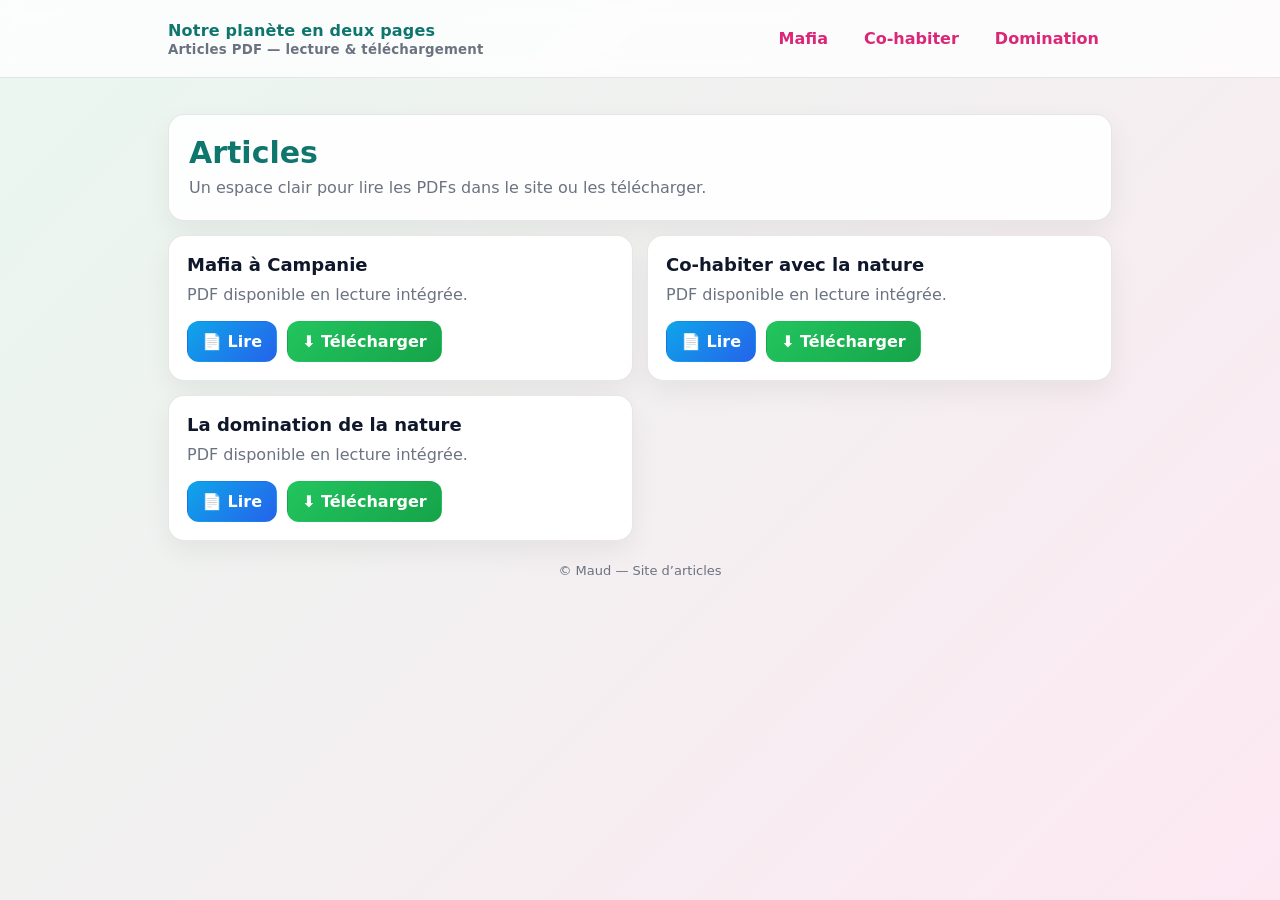
==== index.html @ 597edc44 "Add files via upload" ====
<!DOCTYPE html>
<html lang="fr">
<head>
  <meta charset="UTF-8" />
  <meta name="viewport" content="width=device-width, initial-scale=1.0" />
  <title>Notre planète en deux pages</title>
  <link rel="stylesheet" href="style.css" />
</head>
<body>

<header>
  <div class="container nav">
    <a class="brand" href="index.html">
      Notre planète en deux pages
      <small>Articles PDF — lecture & téléchargement</small>
    </a>

    <div class="navLinks">
      <a href="mafia-camp.html">Mafia</a>
      <a href="habiter-nature.html">Co-habiter</a>
      <a href="domination-nature.html">Domination</a>
    </div>
  </div>
</header>

<main class="container">
  <section class="hero">
    <h1>Articles</h1>
    <p>Un espace clair pour lire les PDFs dans le site ou les télécharger.</p>
  </section>

  <section class="grid">
    <article class="card">
      <h2>Mafia à Campanie</h2>
      <p class="desc">PDF disponible en lecture intégrée.</p>
      <div class="actions">
        <a class="btn read" href="mafia-camp.html">📄 Lire</a>
        <a class="btn download" href="mafia-camp.pdf" download>⬇ Télécharger</a>
      </div>
    </article>

    <article class="card">
      <h2>Co-habiter avec la nature</h2>
      <p class="desc">PDF disponible en lecture intégrée.</p>
      <div class="actions">
        <a class="btn read" href="habiter-nature.html">📄 Lire</a>
        <a class="btn download" href="habiter-nature.pdf" download>⬇ Télécharger</a>
      </div>
    </article>

    <article class="card">
      <h2>La domination de la nature</h2>
      <p class="desc">PDF disponible en lecture intégrée.</p>
      <div class="actions">
        <a class="btn read" href="domination-nature.html">📄 Lire</a>
        <a class="btn download" href="domination-nature.pdf" download>⬇ Télécharger</a>
      </div>
    </article>
  </section>

  <p class="footer">© Maud — Site d’articles</p>
</main>

</body>
</html>
---- style.css ----
/* ===== THEME PRO (vert pâle + rose pâle) ===== */
:root{
  --bg1: #e9f7ef;   /* vert pâle */
  --bg2: #fde8f2;   /* rose pâle */

  --card: #ffffff;
  --border: rgba(20, 20, 20, 0.10);
  --shadow: 0 10px 28px rgba(0,0,0,0.06);
  --radius: 16px;

  /* textes en couleur */
  --title: #0f766e;    /* teal */
  --text:  #1f2937;    /* gris foncé */
  --muted: #6b7280;    /* gris */
  --link:  #db2777;    /* rose */
  --accent:#16a34a;    /* vert */
  --btnText: #ffffff;
}

*{ box-sizing: border-box; }
html, body{ height:100%; }

body{
  margin: 0;
  font-family: ui-sans-serif, system-ui, -apple-system, "Segoe UI", Roboto, Arial, sans-serif;
  color: var(--text);
  background: linear-gradient(135deg, var(--bg1) 0%, var(--bg2) 100%);
}

.container{
  max-width: 980px;
  margin: 0 auto;
  padding: 18px;
}

/* ===== NAV ===== */
header{
  position: sticky;
  top: 0;
  z-index: 10;
  background: rgba(255,255,255,0.78);
  backdrop-filter: blur(10px);
  border-bottom: 1px solid var(--border);
}

.nav{
  display:flex;
  align-items:center;
  justify-content: space-between;
  gap: 12px;
}

.brand{
  text-decoration: none;
  font-weight: 800;
  color: var(--title);
  letter-spacing: .2px;
}
.brand small{
  display:block;
  font-weight: 600;
  color: var(--muted);
  margin-top: 2px;
}

.navLinks{
  display:flex;
  gap: 10px;
  flex-wrap: wrap;
}

.navLinks a{
  text-decoration:none;
  color: var(--link);
  font-weight: 700;
  padding: 10px 12px;
  border-radius: 12px;
  border: 1px solid transparent;
  transition: .15s ease;
}
.navLinks a:hover{
  border-color: rgba(219,39,119,0.25);
  background: rgba(219,39,119,0.08);
}

/* ===== HERO ===== */
.hero{
  margin-top: 18px;
  background: rgba(255,255,255,0.9);
  border: 1px solid var(--border);
  border-radius: var(--radius);
  padding: 20px;
  box-shadow: var(--shadow);
}

.hero h1{
  margin: 0 0 6px 0;
  font-size: 30px;
  color: var(--title);
}
.hero p{
  margin: 0;
  color: var(--muted);
  line-height: 1.5;
}

/* ===== GRID / CARDS ===== */
.grid{
  margin-top: 14px;
  display:grid;
  grid-template-columns: 1fr;
  gap: 14px;
}

.card{
  background: var(--card);
  border: 1px solid var(--border);
  border-radius: var(--radius);
  padding: 18px;
  box-shadow: var(--shadow);
}

.card h2{
  margin: 0 0 8px 0;
  font-size: 18px;
  color: #0f172a; /* bleu-noir */
}
.card .desc{
  margin: 0 0 14px 0;
  color: var(--muted);
  line-height: 1.5;
}

/* ===== BUTTONS ===== */
.actions{
  display:flex;
  gap: 10px;
  flex-wrap: wrap;
}

.btn{
  display:inline-flex;
  align-items:center;
  gap: 8px;
  padding: 10px 14px;
  border-radius: 12px;
  text-decoration:none;
  font-weight: 800;
  border: 1px solid transparent;
  transition: transform .06s ease, filter .15s ease;
}

.btn:active{ transform: translateY(1px); }

.btn.read{
  background: linear-gradient(135deg, #0ea5e9, #2563eb);
  color: var(--btnText);
}
.btn.download{
  background: linear-gradient(135deg, #22c55e, #16a34a);
  color: var(--btnText);
}
.btn:hover{ filter: brightness(0.97); }

/* ===== PDF VIEWER ===== */
.viewerWrap{
  margin-top: 14px;
  border-radius: var(--radius);
  overflow: hidden;
  border: 1px solid var(--border);
  box-shadow: var(--shadow);
  background: #fff;
}

.viewer{
  width: 100%;
  height: 78vh;
  border: 0;
  display:block;
}

.footer{
  margin: 22px 0 10px;
  text-align:center;
  color: var(--muted);
  font-size: 13px;
}

/* ===== RESPONSIVE ===== */
@media (min-width: 720px){
  .grid{ grid-template-columns: 1fr 1fr; }
}
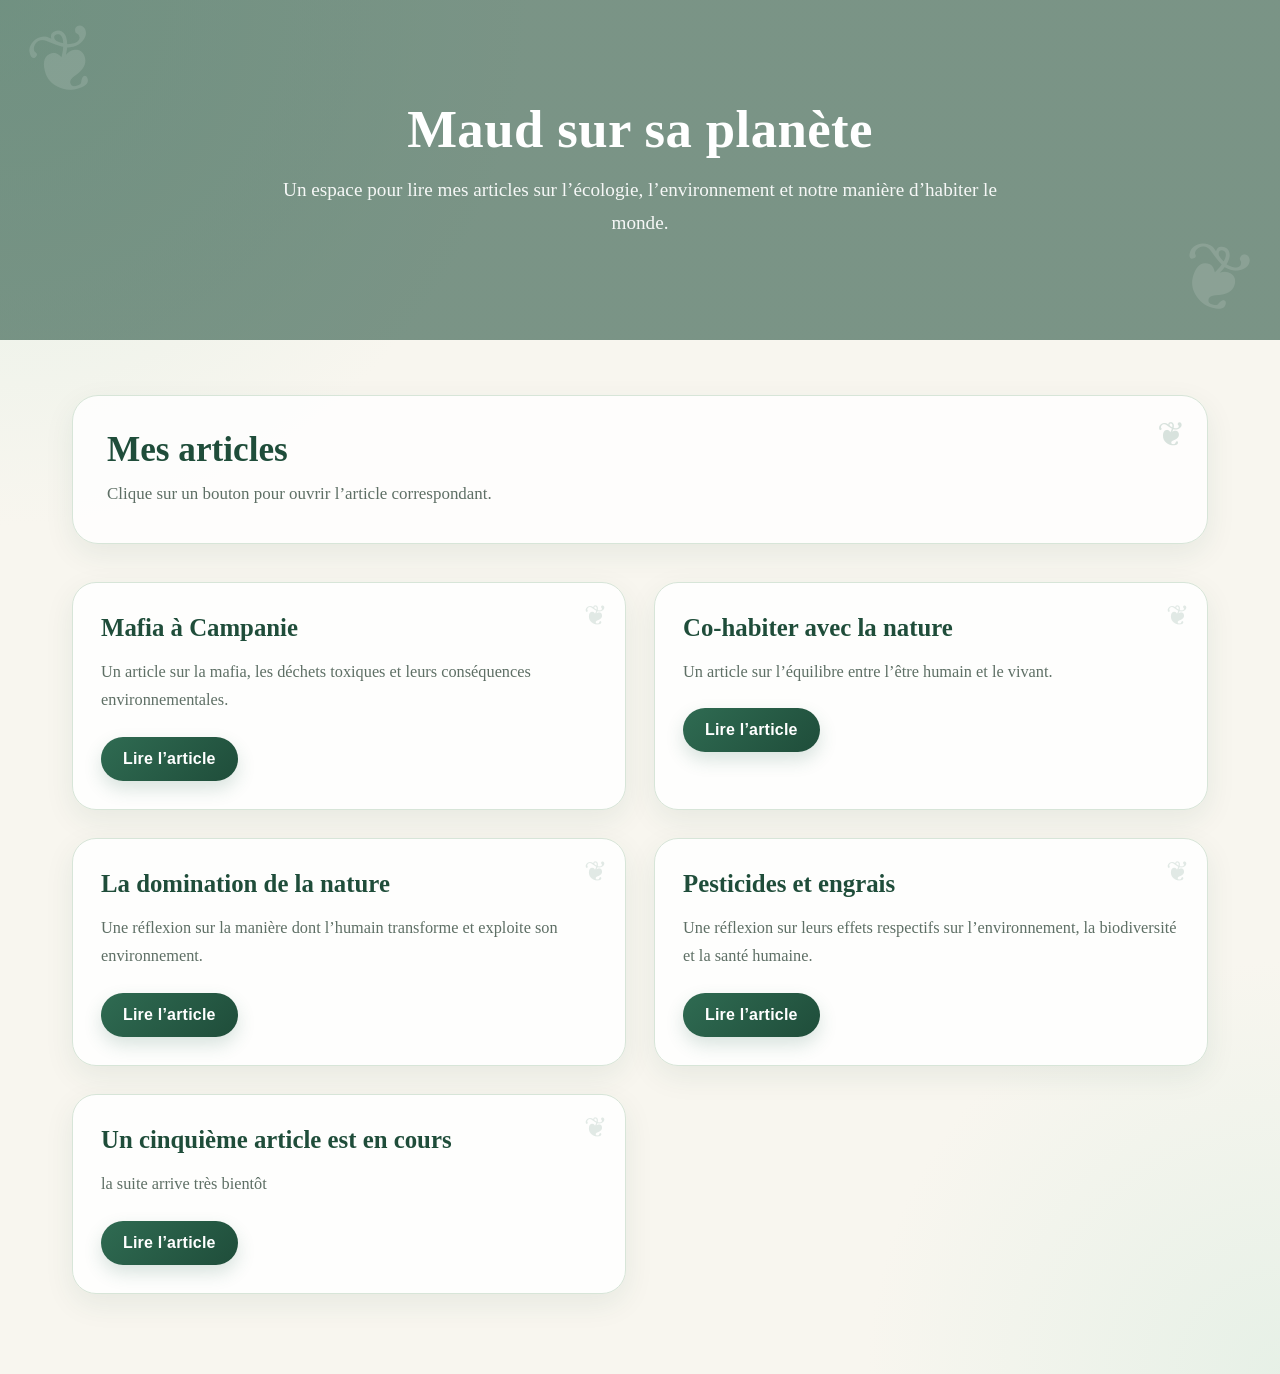
==== commit 3b5300a1: "Add files via upload" ====
--- a/index.html
+++ b/index.html
@@ -1,65 +1,74 @@
 <!DOCTYPE html>
 <html lang="fr">
 <head>
-  <meta charset="UTF-8" />
-  <meta name="viewport" content="width=device-width, initial-scale=1.0" />
-  <title>Notre planète en deux pages</title>
-  <link rel="stylesheet" href="style.css" />
+  <meta charset="UTF-8">
+  <meta name="viewport" content="width=device-width, initial-scale=1.0">
+  <title>Maud sur sa planète</title>
+  <link rel="stylesheet" href="style.css">
 </head>
 <body>
 
-<header>
-  <div class="container nav">
-    <a class="brand" href="index.html">
-      Notre planète en deux pages
-      <small>Articles PDF — lecture & téléchargement</small>
-    </a>
+  <header class="hero">
+    <div class="overlay">
+      <h1>Maud sur sa planète</h1>
+      <p>
+        Un espace pour lire mes articles sur l’écologie, l’environnement
+        et notre manière d’habiter le monde.
+      </p>
+    </div>
+  </header>
 
-    <div class="navLinks">
-      <a href="mafia-camp.html">Mafia</a>
-      <a href="habiter-nature.html">Co-habiter</a>
-      <a href="domination-nature.html">Domination</a>
-    </div>
+  <main class="home">
+    <section class="intro">
+      <h2>Mes articles</h2>
+      <p>
+        Clique sur un bouton pour ouvrir l’article correspondant.
+      </p>
+    </section>
+
+    <section class="articles-grid">
+
+  <div class="article-card">
+    <h3>Mafia à Campanie</h3>
+    <p>
+      Un article sur la mafia, les déchets toxiques et leurs conséquences environnementales.
+    </p>
+    <a href="articles/mafia-a-campanie.html" class="btn">Lire l’article</a>
   </div>
-</header>
 
-<main class="container">
-  <section class="hero">
-    <h1>Articles</h1>
-    <p>Un espace clair pour lire les PDFs dans le site ou les télécharger.</p>
-  </section>
+  <div class="article-card">
+    <h3>Co-habiter avec la nature</h3>
+    <p>
+      Un article sur l’équilibre entre l’être humain et le vivant.
+    </p>
+    <a href="articles/co-habiter-avec-la-nature.html" class="btn">Lire l’article</a>
+  </div>
 
-  <section class="grid">
-    <article class="card">
-      <h2>Mafia à Campanie</h2>
-      <p class="desc">PDF disponible en lecture intégrée.</p>
-      <div class="actions">
-        <a class="btn read" href="mafia-camp.html">📄 Lire</a>
-        <a class="btn download" href="mafia-camp.pdf" download>⬇ Télécharger</a>
-      </div>
-    </article>
+  <div class="article-card">
+    <h3>La domination de la nature</h3>
+    <p>
+      Une réflexion sur la manière dont l’humain transforme et exploite son environnement.
+    </p>
+    <a href="articles/la-domination-de-la-nature.html" class="btn">Lire l’article</a>
+  </div>
 
-    <article class="card">
-      <h2>Co-habiter avec la nature</h2>
-      <p class="desc">PDF disponible en lecture intégrée.</p>
-      <div class="actions">
-        <a class="btn read" href="habiter-nature.html">📄 Lire</a>
-        <a class="btn download" href="habiter-nature.pdf" download>⬇ Télécharger</a>
-      </div>
-    </article>
+  <div class="article-card">
+    <h3>Pesticides et engrais</h3>
+    <p>
+      Une réflexion sur leurs effets respectifs sur l’environnement, la biodiversité et la santé humaine.
+    </p>
+    <a href="articles/pesticide-et-engrais.html" class="btn">Lire l’article</a>
+  </div>
+  <div class="article-card">
+    <h3>Un cinquième article est en cours</h3>
+    <p>
+      la suite arrive très bientôt
+    </p>
+    <a href="articles/pesticide-et-engrais.html" class="btn">Lire l’article</a>
+  </div>
 
-    <article class="card">
-      <h2>La domination de la nature</h2>
-      <p class="desc">PDF disponible en lecture intégrée.</p>
-      <div class="actions">
-        <a class="btn read" href="domination-nature.html">📄 Lire</a>
-        <a class="btn download" href="domination-nature.pdf" download>⬇ Télécharger</a>
-      </div>
-    </article>
-  </section>
-
-  <p class="footer">© Maud — Site d’articles</p>
-</main>
+</section>
+  </main>
 
 </body>
 </html>
--- a/style.css
+++ b/style.css
@@ -1,192 +1,295 @@
-/* ===== THEME PRO (vert pâle + rose pâle) ===== */
-:root{
-  --bg1: #e9f7ef;   /* vert pâle */
-  --bg2: #fde8f2;   /* rose pâle */
-
-  --card: #ffffff;
-  --border: rgba(20, 20, 20, 0.10);
-  --shadow: 0 10px 28px rgba(0,0,0,0.06);
-  --radius: 16px;
-
-  /* textes en couleur */
-  --title: #0f766e;    /* teal */
-  --text:  #1f2937;    /* gris foncé */
-  --muted: #6b7280;    /* gris */
-  --link:  #db2777;    /* rose */
-  --accent:#16a34a;    /* vert */
-  --btnText: #ffffff;
-}
-
-*{ box-sizing: border-box; }
-html, body{ height:100%; }
-
-body{
+* {
+  box-sizing: border-box;
+}
+
+:root {
+  --vert-fonce: #1f4d3a;
+  --vert: #2f6b52;
+  --vert-sauge: #7fa88a;
+  --vert-clair: #dfeee3;
+  --creme: #f8f6ef;
+  --blanc: #ffffff;
+  --texte: #24352c;
+  --texte-doux: #5e6f65;
+  --bordure: #d7e5d8;
+  --ombre: 0 10px 30px rgba(31, 77, 58, 0.08);
+}
+
+html {
+  scroll-behavior: smooth;
+}
+
+body {
   margin: 0;
-  font-family: ui-sans-serif, system-ui, -apple-system, "Segoe UI", Roboto, Arial, sans-serif;
-  color: var(--text);
-  background: linear-gradient(135deg, var(--bg1) 0%, var(--bg2) 100%);
-}
-
-.container{
-  max-width: 980px;
+  font-family: "Georgia", "Times New Roman", serif;
+  background:
+    radial-gradient(circle at top left, rgba(223, 238, 227, 0.9), transparent 28%),
+    radial-gradient(circle at bottom right, rgba(223, 238, 227, 0.7), transparent 22%),
+    var(--creme);
+  color: var(--texte);
+}
+
+/* PAGE D'ACCUEIL */
+.hero {
+  position: relative;
+  min-height: 340px;
+  padding: 70px 20px;
+  display: flex;
+  align-items: center;
+  justify-content: center;
+  text-align: center;
+  background:
+    linear-gradient(rgba(31, 77, 58, 0.58), rgba(31, 77, 58, 0.58)),
+    url("https://images.unsplash.com/photo-1470770841072-f978cf4d019e") center/cover no-repeat;
+  background-position: center;
+  overflow: hidden;
+}
+
+.hero::before,
+.hero::after {
+  content: "❦";
+  position: absolute;
+  font-size: 90px;
+  color: rgba(255, 255, 255, 0.13);
+  line-height: 1;
+}
+
+.hero::before {
+  top: 18px;
+  left: 28px;
+  transform: rotate(-14deg);
+}
+
+.hero::after {
+  bottom: 16px;
+  right: 28px;
+  transform: rotate(18deg);
+}
+
+.overlay {
+  max-width: 860px;
+  color: var(--blanc);
+}
+
+.overlay h1 {
+  margin: 0 0 16px;
+  font-size: 3.3rem;
+  line-height: 1.1;
+  letter-spacing: 0.4px;
+}
+
+.overlay p {
   margin: 0 auto;
-  padding: 18px;
-}
-
-/* ===== NAV ===== */
-header{
-  position: sticky;
-  top: 0;
-  z-index: 10;
-  background: rgba(255,255,255,0.78);
-  backdrop-filter: blur(10px);
-  border-bottom: 1px solid var(--border);
-}
-
-.nav{
-  display:flex;
-  align-items:center;
-  justify-content: space-between;
-  gap: 12px;
-}
-
-.brand{
+  max-width: 760px;
+  font-size: 1.2rem;
+  line-height: 1.7;
+  color: rgba(255, 255, 255, 0.93);
+}
+
+.home {
+  max-width: 1180px;
+  margin: 0 auto;
+  padding: 55px 22px 80px;
+}
+
+.intro {
+  position: relative;
+  margin-bottom: 38px;
+  padding: 34px;
+  background: rgba(255, 255, 255, 0.82);
+  border: 1px solid var(--bordure);
+  border-radius: 26px;
+  box-shadow: var(--ombre);
+}
+
+.intro::after {
+  content: "❦";
+  position: absolute;
+  right: 22px;
+  top: 18px;
+  font-size: 34px;
+  color: rgba(47, 107, 82, 0.18);
+}
+
+.intro h2 {
+  margin: 0 0 10px;
+  font-size: 2.2rem;
+  color: var(--vert-fonce);
+}
+
+.intro p {
+  margin: 0;
+  color: var(--texte-doux);
+  font-size: 1.06rem;
+  line-height: 1.7;
+}
+
+.articles-grid {
+  display: grid;
+  grid-template-columns: repeat(2, minmax(0, 1fr));
+  gap: 28px;
+}
+
+.article-card {
+  position: relative;
+  background: rgba(255, 255, 255, 0.9);
+  border: 1px solid var(--bordure);
+  border-radius: 24px;
+  padding: 30px 28px 28px;
+  box-shadow: var(--ombre);
+  transition: transform 0.18s ease, box-shadow 0.18s ease;
+  overflow: hidden;
+}
+
+.article-card::before {
+  content: "❦";
+  position: absolute;
+  top: 16px;
+  right: 18px;
+  font-size: 28px;
+  color: rgba(47, 107, 82, 0.14);
+}
+
+.article-card:hover {
+  transform: translateY(-4px);
+  box-shadow: 0 16px 35px rgba(31, 77, 58, 0.12);
+}
+
+.article-card h3 {
+  margin: 0 0 14px;
+  padding-right: 32px;
+  color: var(--vert-fonce);
+  font-size: 1.55rem;
+  line-height: 1.25;
+}
+
+.article-card p {
+  margin: 0 0 22px;
+  color: var(--texte-doux);
+  line-height: 1.75;
+  font-size: 1.02rem;
+}
+
+.btn {
+  display: inline-block;
+  background: linear-gradient(135deg, var(--vert), var(--vert-fonce));
+  color: var(--blanc);
   text-decoration: none;
-  font-weight: 800;
-  color: var(--title);
-  letter-spacing: .2px;
-}
-.brand small{
-  display:block;
-  font-weight: 600;
-  color: var(--muted);
-  margin-top: 2px;
-}
-
-.navLinks{
-  display:flex;
-  gap: 10px;
-  flex-wrap: wrap;
-}
-
-.navLinks a{
-  text-decoration:none;
-  color: var(--link);
-  font-weight: 700;
-  padding: 10px 12px;
-  border-radius: 12px;
-  border: 1px solid transparent;
-  transition: .15s ease;
-}
-.navLinks a:hover{
-  border-color: rgba(219,39,119,0.25);
-  background: rgba(219,39,119,0.08);
-}
-
-/* ===== HERO ===== */
-.hero{
-  margin-top: 18px;
-  background: rgba(255,255,255,0.9);
-  border: 1px solid var(--border);
-  border-radius: var(--radius);
-  padding: 20px;
-  box-shadow: var(--shadow);
-}
-
-.hero h1{
-  margin: 0 0 6px 0;
-  font-size: 30px;
-  color: var(--title);
-}
-.hero p{
-  margin: 0;
-  color: var(--muted);
-  line-height: 1.5;
-}
-
-/* ===== GRID / CARDS ===== */
-.grid{
-  margin-top: 14px;
-  display:grid;
-  grid-template-columns: 1fr;
-  gap: 14px;
-}
-
-.card{
-  background: var(--card);
-  border: 1px solid var(--border);
-  border-radius: var(--radius);
-  padding: 18px;
-  box-shadow: var(--shadow);
-}
-
-.card h2{
-  margin: 0 0 8px 0;
-  font-size: 18px;
-  color: #0f172a; /* bleu-noir */
-}
-.card .desc{
-  margin: 0 0 14px 0;
-  color: var(--muted);
-  line-height: 1.5;
-}
-
-/* ===== BUTTONS ===== */
-.actions{
-  display:flex;
-  gap: 10px;
-  flex-wrap: wrap;
-}
-
-.btn{
-  display:inline-flex;
-  align-items:center;
-  gap: 8px;
-  padding: 10px 14px;
-  border-radius: 12px;
-  text-decoration:none;
-  font-weight: 800;
-  border: 1px solid transparent;
-  transition: transform .06s ease, filter .15s ease;
-}
-
-.btn:active{ transform: translateY(1px); }
-
-.btn.read{
-  background: linear-gradient(135deg, #0ea5e9, #2563eb);
-  color: var(--btnText);
-}
-.btn.download{
-  background: linear-gradient(135deg, #22c55e, #16a34a);
-  color: var(--btnText);
-}
-.btn:hover{ filter: brightness(0.97); }
-
-/* ===== PDF VIEWER ===== */
-.viewerWrap{
-  margin-top: 14px;
-  border-radius: var(--radius);
+  padding: 13px 22px;
+  border-radius: 999px;
+  font-weight: bold;
+  font-family: Arial, sans-serif;
+  letter-spacing: 0.2px;
+  box-shadow: 0 8px 18px rgba(47, 107, 82, 0.18);
+  transition: transform 0.15s ease, opacity 0.15s ease;
+}
+
+.btn:hover {
+  transform: translateY(-1px);
+  opacity: 0.96;
+}
+
+/* PAGES ARTICLES */
+.article-page {
+  position: relative;
+  max-width: 900px;
+  margin: 44px auto 70px;
+  background: rgba(255, 255, 255, 0.92);
+  padding: 42px 46px;
+  border-radius: 28px;
+  border: 1px solid var(--bordure);
+  box-shadow: 0 16px 36px rgba(31, 77, 58, 0.09);
   overflow: hidden;
-  border: 1px solid var(--border);
-  box-shadow: var(--shadow);
-  background: #fff;
-}
-
-.viewer{
-  width: 100%;
-  height: 78vh;
-  border: 0;
-  display:block;
-}
-
-.footer{
-  margin: 22px 0 10px;
-  text-align:center;
-  color: var(--muted);
-  font-size: 13px;
-}
-
-/* ===== RESPONSIVE ===== */
-@media (min-width: 720px){
-  .grid{ grid-template-columns: 1fr 1fr; }
+}
+
+.article-page::before {
+  content: "❦";
+  position: absolute;
+  top: 18px;
+  right: 24px;
+  font-size: 38px;
+  color: rgba(47, 107, 82, 0.12);
+}
+
+.back-link {
+  display: inline-block;
+  margin-bottom: 22px;
+  color: var(--vert);
+  text-decoration: none;
+  font-weight: bold;
+  font-family: Arial, sans-serif;
+}
+
+.back-link:hover {
+  text-decoration: underline;
+}
+
+.article-page h1 {
+  margin: 0 0 24px;
+  color: var(--vert-fonce);
+  font-size: 2.9rem;
+  line-height: 1.15;
+}
+
+.article-page h2 {
+  margin-top: 34px;
+  margin-bottom: 12px;
+  color: var(--vert);
+  font-size: 1.45rem;
+  line-height: 1.3;
+}
+
+.article-page p {
+  margin: 0 0 18px;
+  font-size: 1.1rem;
+  line-height: 1.95;
+  color: var(--texte);
+}
+
+.article-page em {
+  color: var(--vert);
+}
+
+/* Petit effet éditorial */
+.article-page p:first-of-type::first-letter {
+  float: left;
+  font-size: 3.6rem;
+  line-height: 0.9;
+  padding-right: 8px;
+  padding-top: 6px;
+  color: var(--vert-fonce);
+  font-weight: bold;
+}
+
+/* RESPONSIVE */
+@media (max-width: 900px) {
+  .articles-grid {
+    grid-template-columns: 1fr;
+  }
+
+  .overlay h1 {
+    font-size: 2.5rem;
+  }
+
+  .overlay p {
+    font-size: 1.05rem;
+  }
+
+  .intro {
+    padding: 26px;
+  }
+
+  .article-page {
+    margin: 24px 16px 50px;
+    padding: 28px 24px;
+  }
+
+  .article-page h1 {
+    font-size: 2.2rem;
+  }
+
+  .article-page p {
+    font-size: 1.02rem;
+    line-height: 1.82;
+  }
 }
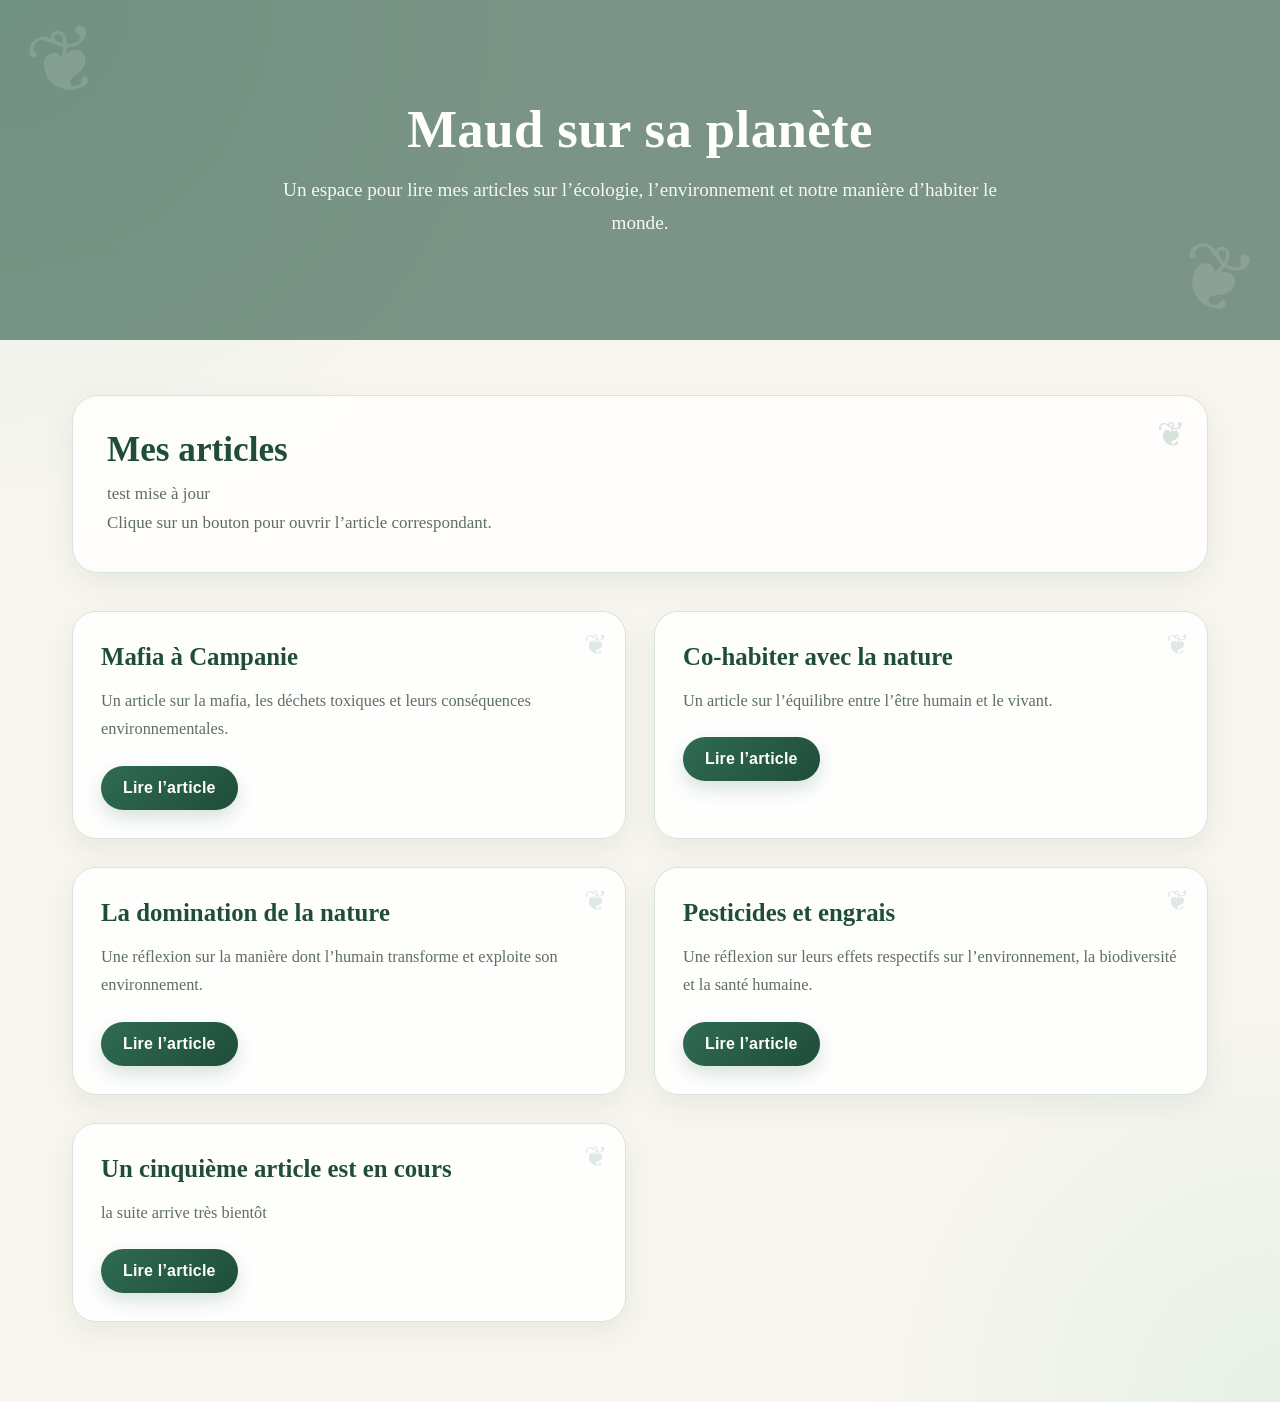
==== commit 2c8ed852: "test modif" ====
--- a/index.html
+++ b/index.html
@@ -21,6 +21,7 @@
   <main class="home">
     <section class="intro">
       <h2>Mes articles</h2>
+      <p>test mise à jour</p>
       <p>
         Clique sur un bouton pour ouvrir l’article correspondant.
       </p>
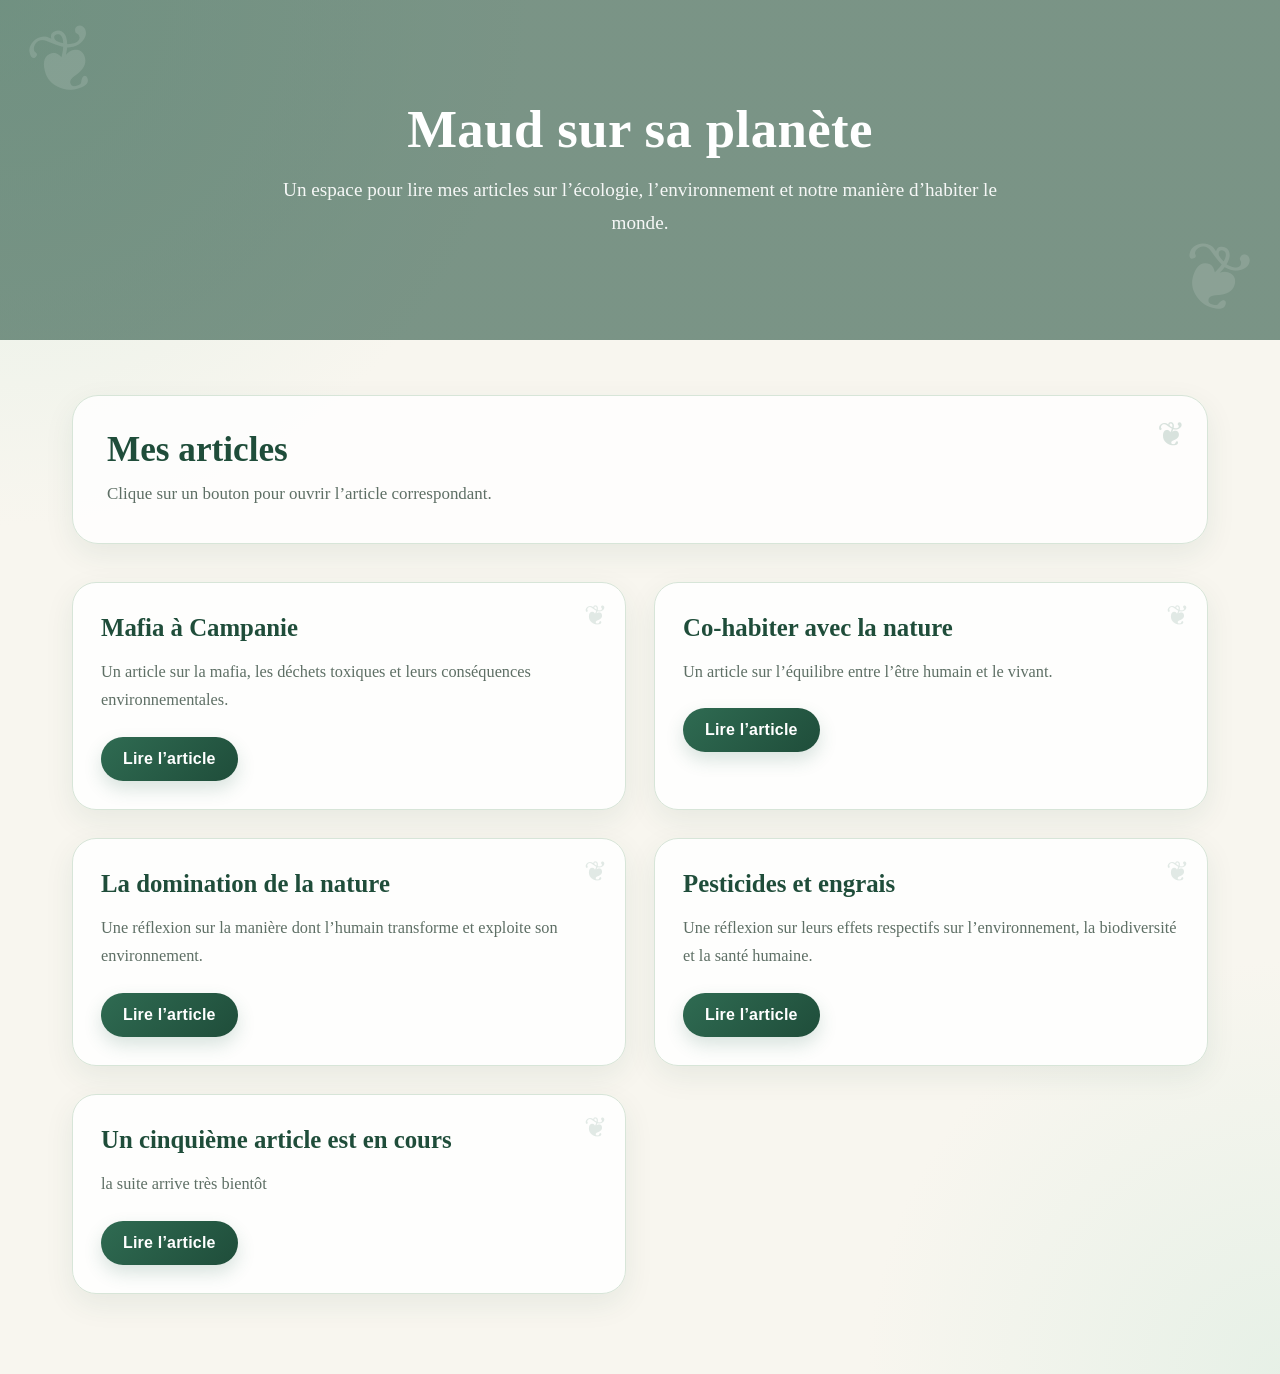
==== commit 0310aeb5: "retire texte test" ====
--- a/index.html
+++ b/index.html
@@ -21,7 +21,6 @@
   <main class="home">
     <section class="intro">
       <h2>Mes articles</h2>
-      <p>test mise à jour</p>
       <p>
         Clique sur un bouton pour ouvrir l’article correspondant.
       </p>
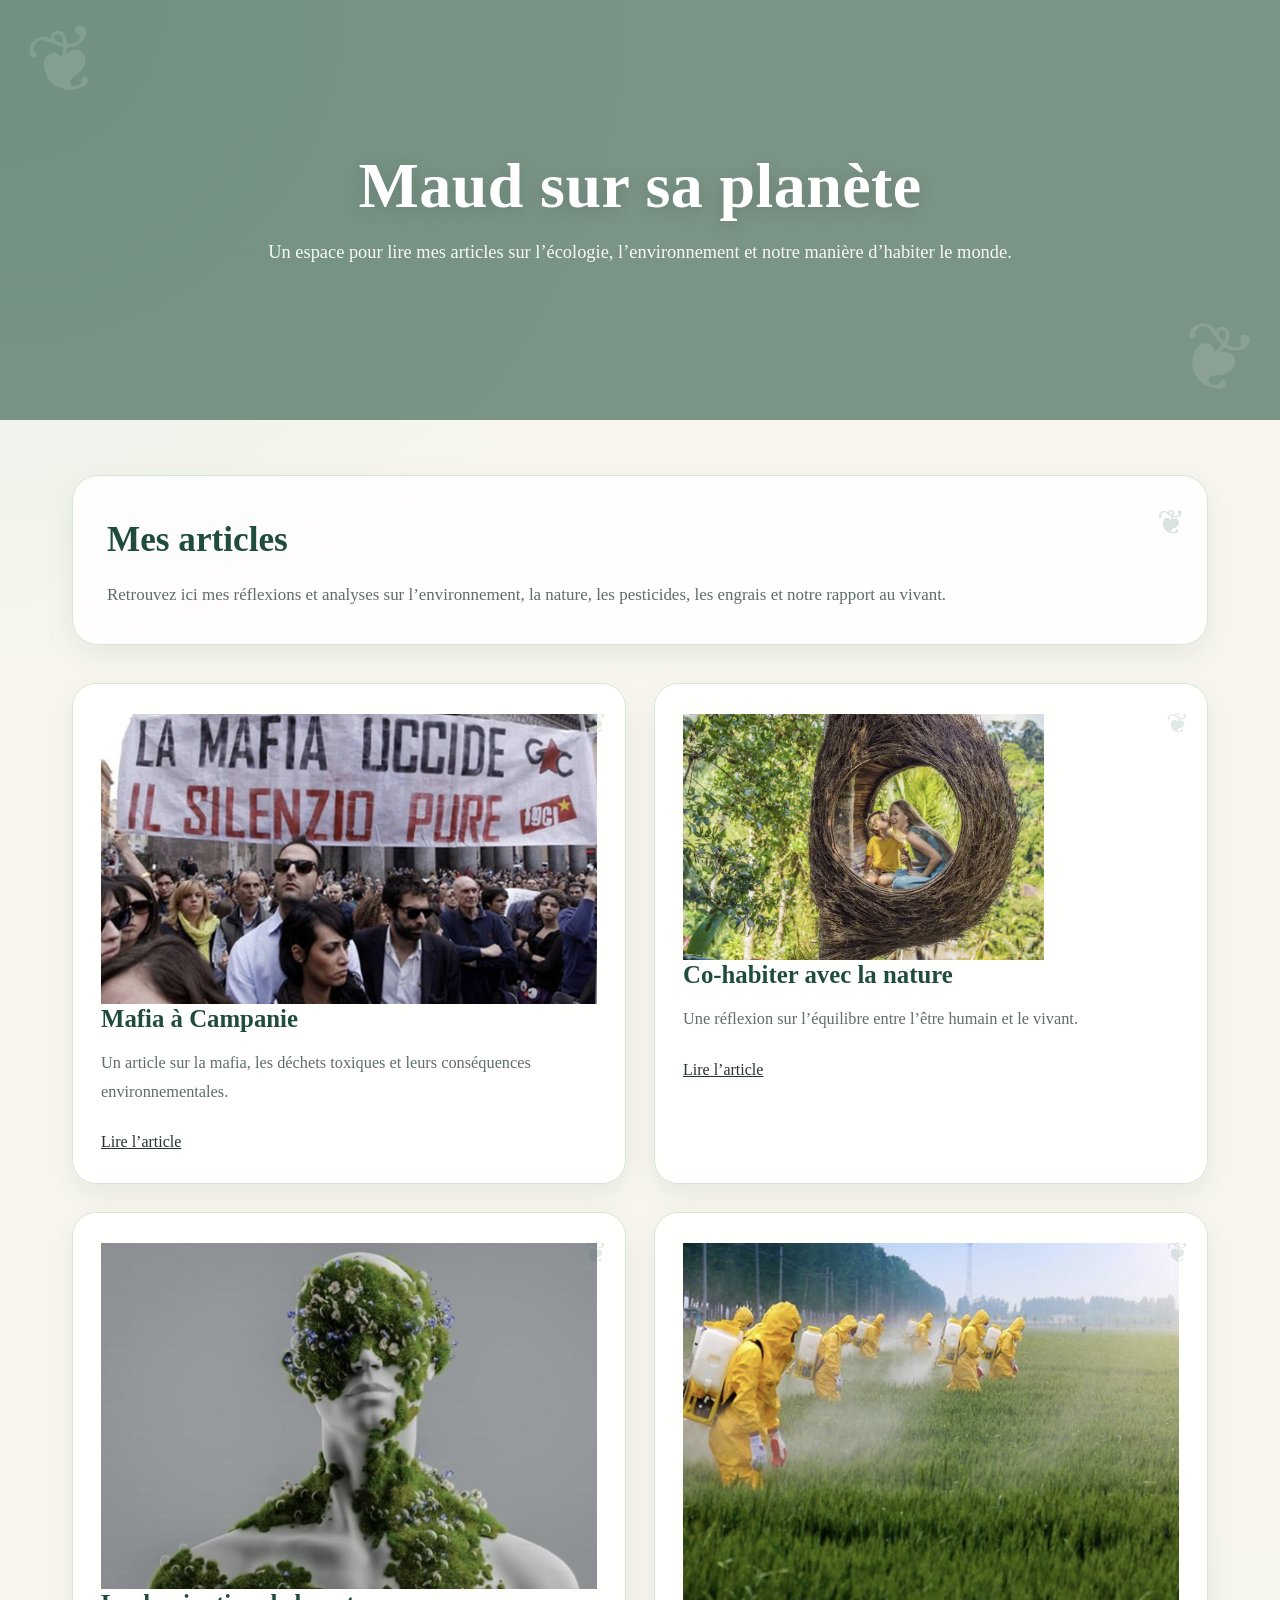
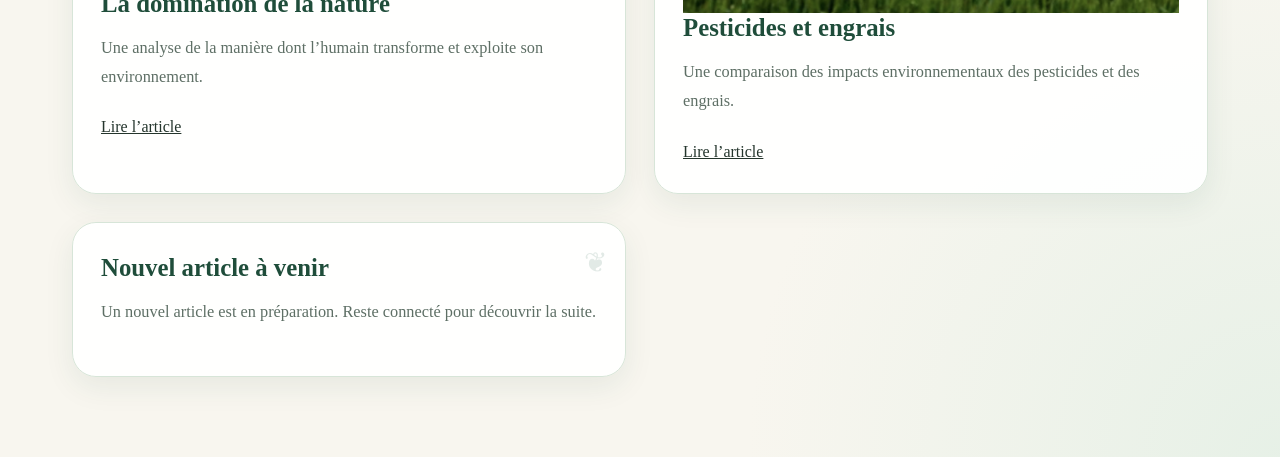
==== commit 75174b58: "amélioration design + SEO homepage" ====
--- a/index.html
+++ b/index.html
@@ -1,13 +1,29 @@
 <!DOCTYPE html>
 <html lang="fr">
 <head>
-  <meta charset="UTF-8">
-  <meta name="viewport" content="width=device-width, initial-scale=1.0">
-  <title>Maud sur sa planète</title>
-  <link rel="stylesheet" href="style.css">
+  <meta charset="UTF-8" />
+  <meta name="viewport" content="width=device-width, initial-scale=1.0" />
+
+  <title>Maud sur sa planète | Articles sur l’environnement, la nature et l’écologie</title>
+  <meta name="description" content="Découvrez des articles clairs et engagés sur l’environnement et l'écologie" />
+  <meta name="robots" content="index, follow" />
+  <meta name="author" content="Maud" />
+
+  <link rel="canonical" href="https://maudsursaplanete.github.io/Notre-planete/" />
+
+  <!-- Open Graph (partage réseaux sociaux) -->
+  <meta property="og:title" content="Maud sur sa planète" />
+  <meta property="og:description" content="Articles sur l’environnement, la nature et l’écologie." />
+  <meta property="og:type" content="website" />
+  <meta property="og:url" content="https://maudsursaplanete.github.io/Notre-planete/" />
+  <meta property="og:image" content="https://maudsursaplanete.github.io/Notre-planete/images/pesticide-engrais.png" />
+
+  <link rel="stylesheet" href="style.css" />
 </head>
+
 <body>
 
+  <!-- HERO -->
   <header class="hero">
     <div class="overlay">
       <h1>Maud sur sa planète</h1>
@@ -18,56 +34,76 @@
     </div>
   </header>
 
+  <!-- CONTENU -->
   <main class="home">
+
+    <!-- INTRO -->
     <section class="intro">
       <h2>Mes articles</h2>
       <p>
-        Clique sur un bouton pour ouvrir l’article correspondant.
+        Retrouvez ici mes réflexions et analyses sur l’environnement, la nature,
+        les pesticides, les engrais et notre rapport au vivant.
       </p>
     </section>
 
+    <!-- ARTICLES -->
     <section class="articles-grid">
 
-  <div class="article-card">
-    <h3>Mafia à Campanie</h3>
-    <p>
-      Un article sur la mafia, les déchets toxiques et leurs conséquences environnementales.
-    </p>
-    <a href="articles/mafia-a-campanie.html" class="btn">Lire l’article</a>
-  </div>
+      <div class="article-card">
+        <img src="images/mafia.jpg" alt="Mafia et pollution en Campanie" />
+        <div class="article-card-content">
+          <h3>Mafia à Campanie</h3>
+          <p>
+            Un article sur la mafia, les déchets toxiques et leurs conséquences environnementales.
+          </p>
+          <a href="articles/mafia-a-Campanie.html">Lire l’article</a>
+        </div>
+      </div>
 
-  <div class="article-card">
-    <h3>Co-habiter avec la nature</h3>
-    <p>
-      Un article sur l’équilibre entre l’être humain et le vivant.
-    </p>
-    <a href="articles/co-habiter-avec-la-nature.html" class="btn">Lire l’article</a>
-  </div>
+      <div class="article-card">
+        <img src="images/cohabitation-nature.png" alt="Co-habiter avec la nature" />
+        <div class="article-card-content">
+          <h3>Co-habiter avec la nature</h3>
+          <p>
+            Une réflexion sur l’équilibre entre l’être humain et le vivant.
+          </p>
+          <a href="articles/co-habiter-avec-la-nature.html">Lire l’article</a>
+        </div>
+      </div>
 
-  <div class="article-card">
-    <h3>La domination de la nature</h3>
-    <p>
-      Une réflexion sur la manière dont l’humain transforme et exploite son environnement.
-    </p>
-    <a href="articles/la-domination-de-la-nature.html" class="btn">Lire l’article</a>
-  </div>
+      <div class="article-card">
+        <img src="images/domination-nature.jpg" alt="Domination de la nature" />
+        <div class="article-card-content">
+          <h3>La domination de la nature</h3>
+          <p>
+            Une analyse de la manière dont l’humain transforme et exploite son environnement.
+          </p>
+          <a href="articles/la-domination-de-la-nature.html">Lire l’article</a>
+        </div>
+      </div>
 
-  <div class="article-card">
-    <h3>Pesticides et engrais</h3>
-    <p>
-      Une réflexion sur leurs effets respectifs sur l’environnement, la biodiversité et la santé humaine.
-    </p>
-    <a href="articles/pesticide-et-engrais.html" class="btn">Lire l’article</a>
-  </div>
-  <div class="article-card">
-    <h3>Un cinquième article est en cours</h3>
-    <p>
-      la suite arrive très bientôt
-    </p>
-    <a href="articles/pesticide-et-engrais.html" class="btn">Lire l’article</a>
-  </div>
+      <div class="article-card">
+        <img src="images/pesticide-engrais.png" alt="Pesticides et engrais" />
+        <div class="article-card-content">
+          <h3>Pesticides et engrais</h3>
+          <p>
+            Une comparaison des impacts environnementaux des pesticides et des engrais.
+          </p>
+          <a href="articles/pesticide-et-engrais.html">Lire l’article</a>
+        </div>
+      </div>
 
-</section>
+      <div class="article-card">
+        <div class="article-card-content">
+          <h3>Nouvel article à venir</h3>
+          <p>
+            Un nouvel article est en préparation. Reste connecté pour découvrir la suite.
+          </p>
+        </div>
+      </div>
+
+    </section>
+
   </main>
 
 </body>
--- a/style.css
+++ b/style.css
@@ -13,6 +13,9 @@
   --texte-doux: #5e6f65;
   --bordure: #d7e5d8;
   --ombre: 0 10px 30px rgba(31, 77, 58, 0.08);
+  --ombre-forte: 0 18px 40px rgba(31, 77, 58, 0.14);
+  --rayon: 26px;
+  --transition: 0.22s ease;
 }
 
 html {
@@ -27,13 +30,23 @@
     radial-gradient(circle at bottom right, rgba(223, 238, 227, 0.7), transparent 22%),
     var(--creme);
   color: var(--texte);
+  line-height: 1.7;
+}
+
+img {
+  max-width: 100%;
+  display: block;
+}
+
+a {
+  color: inherit;
 }
 
 /* PAGE D'ACCUEIL */
 .hero {
   position: relative;
-  min-height: 340px;
-  padding: 70px 20px;
+  min-height: 420px;
+  padding: 80px 20px;
   display: flex;
   align-items: center;
   justify-content: center;
@@ -41,7 +54,6 @@
   background:
     linear-gradient(rgba(31, 77, 58, 0.58), rgba(31, 77, 58, 0.58)),
     url("https://images.unsplash.com/photo-1470770841072-f978cf4d019e") center/cover no-repeat;
-  background-position: center;
   overflow: hidden;
 }
 
@@ -69,21 +81,23 @@
 .overlay {
   max-width: 860px;
   color: var(--blanc);
+  z-index: 1;
 }
 
 .overlay h1 {
   margin: 0 0 16px;
-  font-size: 3.3rem;
-  line-height: 1.1;
+  font-size: clamp(2.5rem, 5vw, 4.2rem);
+  line-height: 1.08;
   letter-spacing: 0.4px;
+  text-shadow: 0 4px 18px rgba(0, 0, 0, 0.14);
 }
 
 .overlay p {
   margin: 0 auto;
   max-width: 760px;
-  font-size: 1.2rem;
-  line-height: 1.7;
-  color: rgba(255, 255, 255, 0.93);
+  font-size: 1.15rem;
+  line-height: 1.8;
+  color: rgba(255, 255, 255, 0.94);
 }
 
 .home {
@@ -98,8 +112,9 @@
   padding: 34px;
   background: rgba(255, 255, 255, 0.82);
   border: 1px solid var(--bordure);
-  border-radius: 26px;
+  border-radius: var(--rayon);
   box-shadow: var(--ombre);
+  backdrop-filter: blur(4px);
 }
 
 .intro::after {
@@ -121,7 +136,8 @@
   margin: 0;
   color: var(--texte-doux);
   font-size: 1.06rem;
-  line-height: 1.7;
+  line-height: 1.8;
+  max-width: 860px;
 }
 
 .articles-grid {
@@ -132,12 +148,12 @@
 
 .article-card {
   position: relative;
-  background: rgba(255, 255, 255, 0.9);
+  background: rgba(255, 255, 255, 0.92);
   border: 1px solid var(--bordure);
   border-radius: 24px;
   padding: 30px 28px 28px;
   box-shadow: var(--ombre);
-  transition: transform 0.18s ease, box-shadow 0.18s ease;
+  transition: transform var(--transition), box-shadow var(--transition), border-color var(--transition);
   overflow: hidden;
 }
 
@@ -151,8 +167,9 @@
 }
 
 .article-card:hover {
-  transform: translateY(-4px);
-  box-shadow: 0 16px 35px rgba(31, 77, 58, 0.12);
+  transform: translateY(-6px);
+  box-shadow: var(--ombre-forte);
+  border-color: rgba(47, 107, 82, 0.22);
 }
 
 .article-card h3 {
@@ -181,12 +198,13 @@
   font-family: Arial, sans-serif;
   letter-spacing: 0.2px;
   box-shadow: 0 8px 18px rgba(47, 107, 82, 0.18);
-  transition: transform 0.15s ease, opacity 0.15s ease;
+  transition: transform 0.15s ease, opacity 0.15s ease, box-shadow 0.15s ease;
 }
 
 .btn:hover {
-  transform: translateY(-1px);
-  opacity: 0.96;
+  transform: translateY(-2px);
+  opacity: 0.97;
+  box-shadow: 0 12px 24px rgba(47, 107, 82, 0.24);
 }
 
 /* PAGES ARTICLES */
@@ -194,7 +212,7 @@
   position: relative;
   max-width: 900px;
   margin: 44px auto 70px;
-  background: rgba(255, 255, 255, 0.92);
+  background: rgba(255, 255, 255, 0.94);
   padding: 42px 46px;
   border-radius: 28px;
   border: 1px solid var(--bordure);
@@ -218,16 +236,18 @@
   text-decoration: none;
   font-weight: bold;
   font-family: Arial, sans-serif;
+  transition: opacity 0.15s ease;
 }
 
 .back-link:hover {
   text-decoration: underline;
+  opacity: 0.85;
 }
 
 .article-page h1 {
   margin: 0 0 24px;
   color: var(--vert-fonce);
-  font-size: 2.9rem;
+  font-size: clamp(2.2rem, 4vw, 3.2rem);
   line-height: 1.15;
 }
 
@@ -239,15 +259,37 @@
   line-height: 1.3;
 }
 
+.article-page p,
+.article-page li {
+  font-size: 1.08rem;
+  line-height: 1.95;
+  color: var(--texte);
+}
+
 .article-page p {
   margin: 0 0 18px;
-  font-size: 1.1rem;
-  line-height: 1.95;
-  color: var(--texte);
+}
+
+.article-page ul,
+.article-page ol {
+  padding-left: 24px;
+  margin: 0 0 22px;
 }
 
 .article-page em {
   color: var(--vert);
+}
+
+.article-page strong {
+  color: var(--vert-fonce);
+}
+
+.article-image {
+  width: 100%;
+  margin: 18px 0 28px;
+  border-radius: 22px;
+  box-shadow: var(--ombre);
+  object-fit: cover;
 }
 
 /* Petit effet éditorial */
@@ -261,12 +303,27 @@
   font-weight: bold;
 }
 
+/* FOOTER si tu en as un */
+footer {
+  max-width: 1180px;
+  margin: 0 auto 40px;
+  padding: 0 22px;
+  color: var(--texte-doux);
+  text-align: center;
+  font-size: 0.95rem;
+}
+
 /* RESPONSIVE */
 @media (max-width: 900px) {
   .articles-grid {
     grid-template-columns: 1fr;
   }
 
+  .hero {
+    min-height: 360px;
+    padding: 65px 18px;
+  }
+
   .overlay h1 {
     font-size: 2.5rem;
   }
@@ -288,8 +345,40 @@
     font-size: 2.2rem;
   }
 
-  .article-page p {
+  .article-page p,
+  .article-page li {
     font-size: 1.02rem;
     line-height: 1.82;
   }
+
+  .hero::before,
+  .hero::after {
+    font-size: 62px;
+  }
+}
+
+@media (max-width: 560px) {
+  .home {
+    padding: 36px 16px 60px;
+  }
+
+  .intro h2 {
+    font-size: 1.8rem;
+  }
+
+  .article-card {
+    padding: 24px 22px;
+  }
+
+  .article-card h3 {
+    font-size: 1.35rem;
+  }
+
+  .article-page {
+    border-radius: 22px;
+  }
+
+  .article-page h2 {
+    font-size: 1.25rem;
+  }
 }
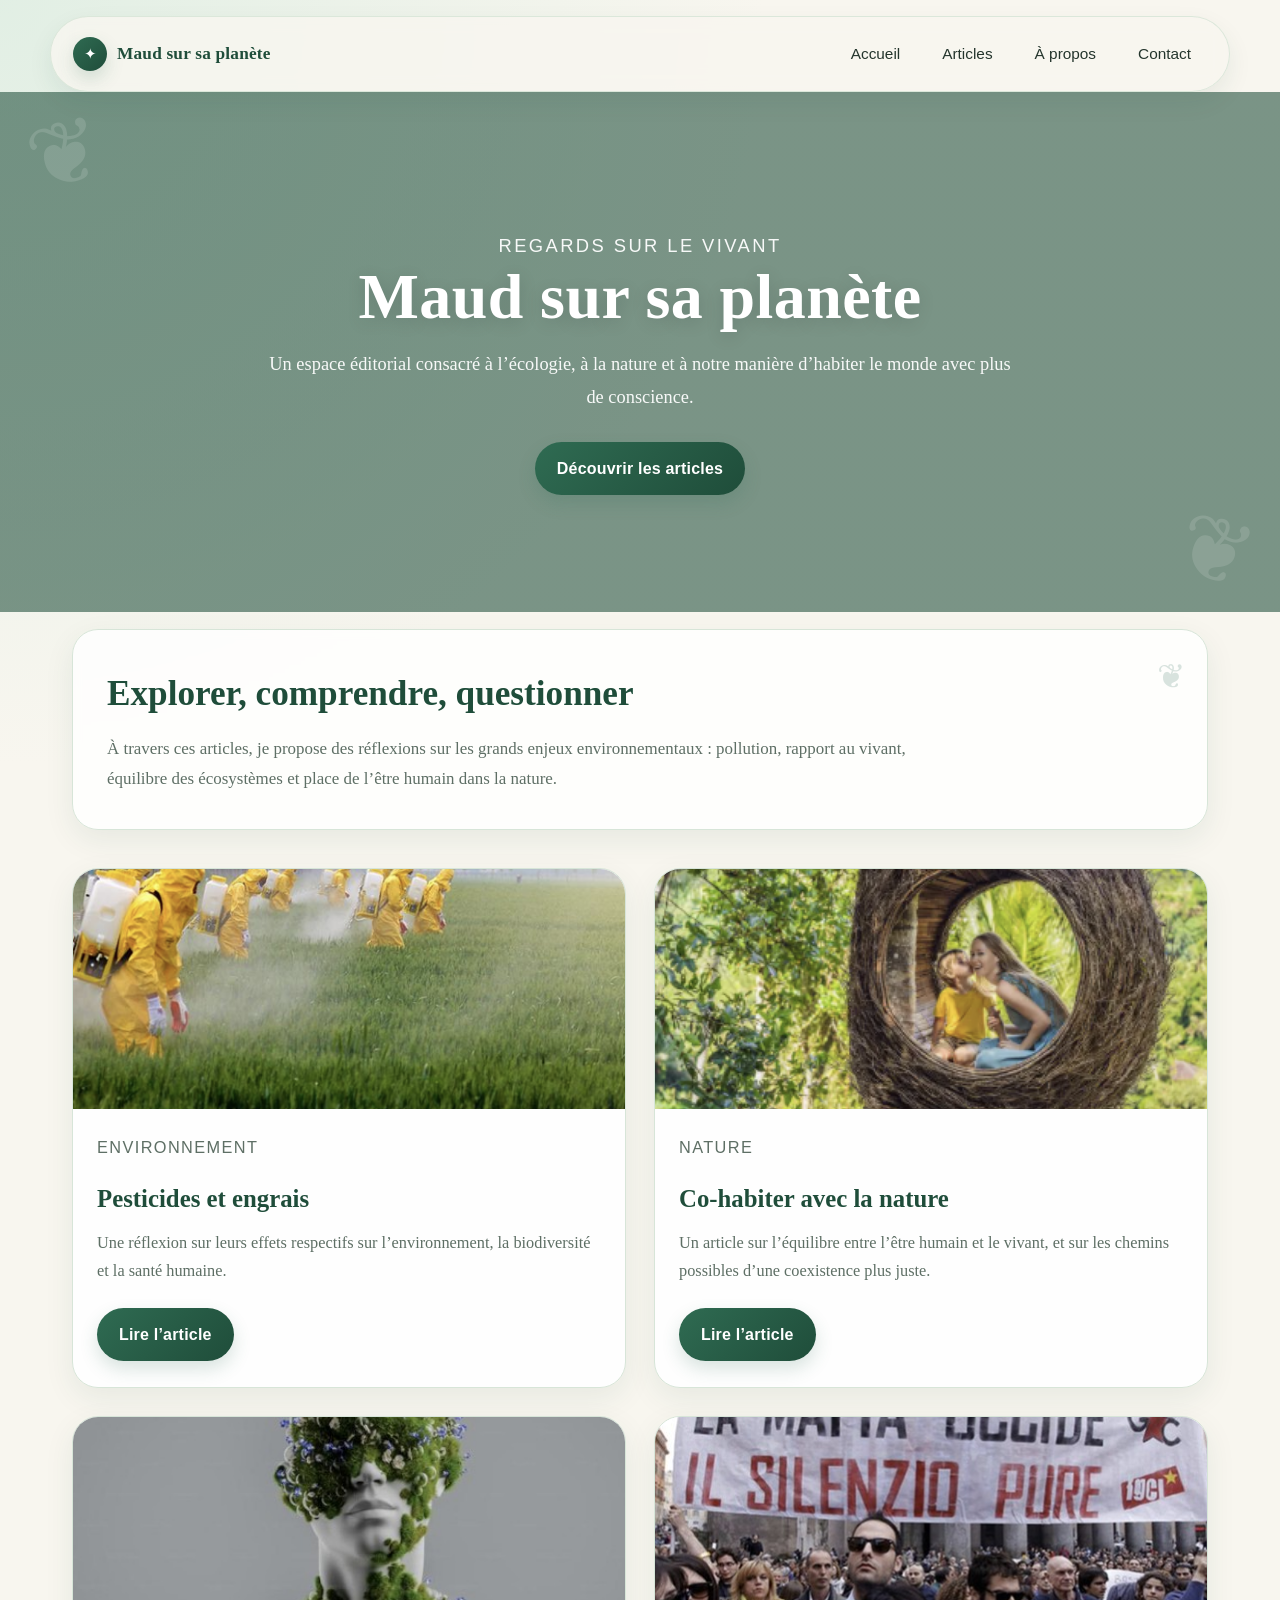
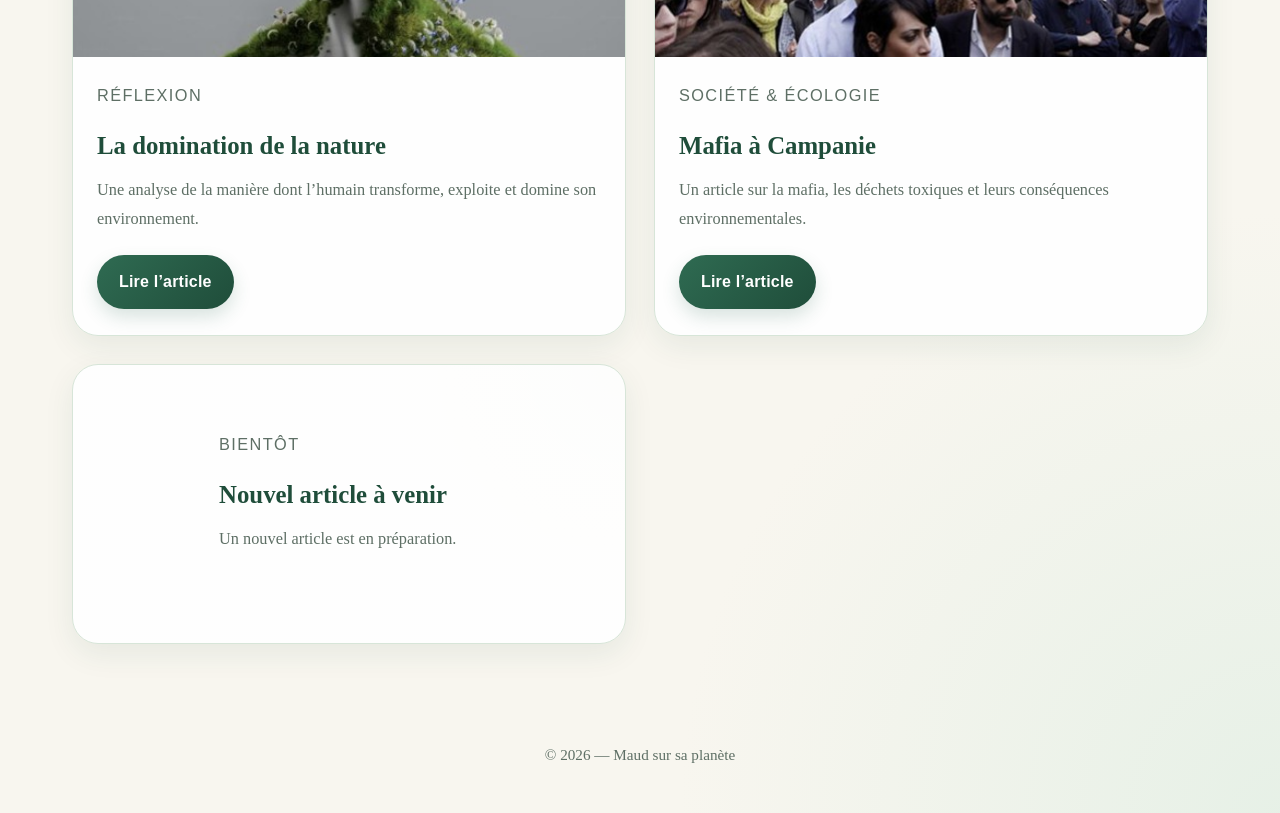
==== commit 2d3d320c: "refonte design + header + pages contact + amélioration UX" ====
--- a/index.html
+++ b/index.html
@@ -5,13 +5,12 @@
   <meta name="viewport" content="width=device-width, initial-scale=1.0" />
 
   <title>Maud sur sa planète | Articles sur l’environnement, la nature et l’écologie</title>
-  <meta name="description" content="Découvrez des articles clairs et engagés sur l’environnement et l'écologie" />
+  <meta name="description" content="Découvrez des articles clairs et engagés sur l’environnement, la nature, l’écologie, les pesticides, les engrais et notre rapport au vivant." />
   <meta name="robots" content="index, follow" />
   <meta name="author" content="Maud" />
 
   <link rel="canonical" href="https://maudsursaplanete.github.io/Notre-planete/" />
 
-  <!-- Open Graph (partage réseaux sociaux) -->
   <meta property="og:title" content="Maud sur sa planète" />
   <meta property="og:description" content="Articles sur l’environnement, la nature et l’écologie." />
   <meta property="og:type" content="website" />
@@ -23,88 +22,116 @@
 
 <body>
 
-  <!-- HERO -->
-  <header class="hero">
-    <div class="overlay">
-      <h1>Maud sur sa planète</h1>
-      <p>
-        Un espace pour lire mes articles sur l’écologie, l’environnement
-        et notre manière d’habiter le monde.
-      </p>
+  <header class="site-header">
+    <div class="header-container">
+      <a href="index.html" class="site-brand">
+        <span class="brand-mark">✦</span>
+        <span class="brand-text">Maud sur sa planète</span>
+      </a>
+
+      <nav class="site-nav">
+        <a href="index.html">Accueil</a>
+        <a href="#articles">Articles</a>
+        <a href="apropos.html">À propos</a>
+        <a href="contact.html">Contact</a>
+      </nav>
     </div>
   </header>
 
-  <!-- CONTENU -->
+  <header class="hero">
+    <div class="overlay">
+      <p class="hero-kicker">Regards sur le vivant</p>
+      <h1>Maud sur sa planète</h1>
+      <p>
+        Un espace éditorial consacré à l’écologie, à la nature et à notre manière
+        d’habiter le monde avec plus de conscience.
+      </p>
+      <a href="#articles" class="btn hero-btn">Découvrir les articles</a>
+    </div>
+  </header>
+
   <main class="home">
 
-    <!-- INTRO -->
     <section class="intro">
-      <h2>Mes articles</h2>
+      <h2>Explorer, comprendre, questionner</h2>
       <p>
-        Retrouvez ici mes réflexions et analyses sur l’environnement, la nature,
-        les pesticides, les engrais et notre rapport au vivant.
+        À travers ces articles, je propose des réflexions sur les grands enjeux
+        environnementaux : pollution, rapport au vivant, équilibre des écosystèmes
+        et place de l’être humain dans la nature.
       </p>
     </section>
 
-    <!-- ARTICLES -->
-    <section class="articles-grid">
+    <section class="articles-grid" id="articles">
 
-      <div class="article-card">
-        <img src="images/mafia.jpg" alt="Mafia et pollution en Campanie" />
+      <article class="article-card">
+        <img src="images/pesticide-engrais.png" alt="Pesticides et engrais" class="card-image" />
         <div class="article-card-content">
+          <p class="card-tag">Environnement</p>
+          <h3>Pesticides et engrais</h3>
+          <p>
+            Une réflexion sur leurs effets respectifs sur l’environnement, la biodiversité
+            et la santé humaine.
+          </p>
+          <a href="articles/pesticide-et-engrais.html" class="btn">Lire l’article</a>
+        </div>
+      </article>
+
+      <article class="article-card">
+        <img src="images/cohabitation-nature.png" alt="Co-habiter avec la nature" class="card-image" />
+        <div class="article-card-content">
+          <p class="card-tag">Nature</p>
+          <h3>Co-habiter avec la nature</h3>
+          <p>
+            Un article sur l’équilibre entre l’être humain et le vivant, et sur les
+            chemins possibles d’une coexistence plus juste.
+          </p>
+          <a href="articles/co-habiter-avec-la-nature.html" class="btn">Lire l’article</a>
+        </div>
+      </article>
+
+      <article class="article-card">
+        <img src="images/domination-nature.jpg" alt="La domination de la nature" class="card-image" />
+        <div class="article-card-content">
+          <p class="card-tag">Réflexion</p>
+          <h3>La domination de la nature</h3>
+          <p>
+            Une analyse de la manière dont l’humain transforme, exploite et domine
+            son environnement.
+          </p>
+          <a href="articles/la-domination-de-la-nature.html" class="btn">Lire l’article</a>
+        </div>
+      </article>
+
+      <article class="article-card">
+        <img src="images/mafia.jpg" alt="Mafia à Campanie" class="card-image" />
+        <div class="article-card-content">
+          <p class="card-tag">Société & écologie</p>
           <h3>Mafia à Campanie</h3>
           <p>
-            Un article sur la mafia, les déchets toxiques et leurs conséquences environnementales.
+            Un article sur la mafia, les déchets toxiques et leurs conséquences
+            environnementales.
           </p>
-          <a href="articles/mafia-a-Campanie.html">Lire l’article</a>
+          <a href="articles/mafia-a-Campanie.html" class="btn">Lire l’article</a>
         </div>
-      </div>
+      </article>
 
-      <div class="article-card">
-        <img src="images/cohabitation-nature.png" alt="Co-habiter avec la nature" />
+      <article class="article-card article-card-soon">
         <div class="article-card-content">
-          <h3>Co-habiter avec la nature</h3>
-          <p>
-            Une réflexion sur l’équilibre entre l’être humain et le vivant.
-          </p>
-          <a href="articles/co-habiter-avec-la-nature.html">Lire l’article</a>
-        </div>
-      </div>
-
-      <div class="article-card">
-        <img src="images/domination-nature.jpg" alt="Domination de la nature" />
-        <div class="article-card-content">
-          <h3>La domination de la nature</h3>
-          <p>
-            Une analyse de la manière dont l’humain transforme et exploite son environnement.
-          </p>
-          <a href="articles/la-domination-de-la-nature.html">Lire l’article</a>
-        </div>
-      </div>
-
-      <div class="article-card">
-        <img src="images/pesticide-engrais.png" alt="Pesticides et engrais" />
-        <div class="article-card-content">
-          <h3>Pesticides et engrais</h3>
-          <p>
-            Une comparaison des impacts environnementaux des pesticides et des engrais.
-          </p>
-          <a href="articles/pesticide-et-engrais.html">Lire l’article</a>
-        </div>
-      </div>
-
-      <div class="article-card">
-        <div class="article-card-content">
+          <p class="card-tag">Bientôt</p>
           <h3>Nouvel article à venir</h3>
           <p>
-            Un nouvel article est en préparation. Reste connecté pour découvrir la suite.
+            Un nouvel article est en préparation. 
           </p>
         </div>
-      </div>
+      </article>
 
     </section>
 
   </main>
 
+  <footer>
+    <p>© 2026 — Maud sur sa planète</p>
+  </footer>
+
 </body>
 </html>
--- a/style.css
+++ b/style.css
@@ -381,4 +381,219 @@
   .article-page h2 {
     font-size: 1.25rem;
   }
+}
+
+/* ===== HEADER PREMIUM ===== */
+.site-header {
+  position: sticky;
+  top: 0;
+  z-index: 1000;
+  padding: 16px 22px 0;
+}
+
+.header-container {
+  max-width: 1180px;
+  margin: 0 auto;
+  padding: 14px 22px;
+  display: flex;
+  align-items: center;
+  justify-content: space-between;
+  gap: 20px;
+  background: rgba(248, 246, 239, 0.82);
+  border: 1px solid rgba(215, 229, 216, 0.9);
+  border-radius: 999px;
+  box-shadow: 0 10px 25px rgba(31, 77, 58, 0.08);
+  backdrop-filter: blur(10px);
+}
+
+.site-brand {
+  display: inline-flex;
+  align-items: center;
+  gap: 10px;
+  text-decoration: none;
+  color: var(--vert-fonce);
+}
+
+.brand-mark {
+  width: 34px;
+  height: 34px;
+  display: inline-flex;
+  align-items: center;
+  justify-content: center;
+  border-radius: 50%;
+  background: linear-gradient(135deg, var(--vert), var(--vert-fonce));
+  color: var(--blanc);
+  font-size: 0.95rem;
+  box-shadow: 0 8px 18px rgba(47, 107, 82, 0.18);
+}
+
+.brand-text {
+  font-size: 1.08rem;
+  font-weight: bold;
+  letter-spacing: 0.2px;
+}
+
+.site-nav {
+  display: flex;
+  align-items: center;
+  gap: 10px;
+  flex-wrap: wrap;
+}
+
+.site-nav a {
+  text-decoration: none;
+  color: var(--texte);
+  font-family: Arial, sans-serif;
+  font-size: 0.96rem;
+  padding: 10px 16px;
+  border-radius: 999px;
+  transition: background 0.18s ease, color 0.18s ease, transform 0.18s ease;
+}
+
+.site-nav a:hover {
+  background: rgba(47, 107, 82, 0.09);
+  color: var(--vert-fonce);
+  transform: translateY(-1px);
+}
+
+/* ===== HERO AMÉLIORÉ ===== */
+.hero {
+  min-height: 520px;
+  padding: 110px 20px 90px;
+}
+
+.hero-kicker {
+  margin: 0 0 14px;
+  text-transform: uppercase;
+  letter-spacing: 2.4px;
+  font-size: 0.85rem;
+  font-family: Arial, sans-serif;
+  color: rgba(255, 255, 255, 0.84);
+}
+
+.hero-btn {
+  margin-top: 28px;
+}
+
+/* ===== CARTES PREMIUM ===== */
+.article-card {
+  padding: 0;
+  border-radius: 26px;
+}
+
+.article-card::before {
+  display: none;
+}
+
+.card-image {
+  width: 100%;
+  height: 240px;
+  object-fit: cover;
+  transition: transform 0.45s ease;
+}
+
+.article-card-content {
+  padding: 24px 24px 26px;
+}
+
+.card-tag {
+  margin: 0 0 10px;
+  font-family: Arial, sans-serif;
+  font-size: 0.8rem;
+  text-transform: uppercase;
+  letter-spacing: 1.4px;
+  color: var(--vert);
+}
+
+.article-card:hover .card-image {
+  transform: scale(1.04);
+}
+
+.article-card:hover .btn {
+  box-shadow: 0 14px 26px rgba(47, 107, 82, 0.22);
+}
+
+.article-card-soon {
+  display: flex;
+  align-items: center;
+  justify-content: center;
+  min-height: 280px;
+  background:
+    linear-gradient(rgba(255, 255, 255, 0.92), rgba(255, 255, 255, 0.92)),
+    radial-gradient(circle at top right, rgba(127, 168, 138, 0.18), transparent 38%);
+}
+
+/* ===== INTRO PLUS ÉDITORIALE ===== */
+.intro {
+  margin-top: -38px;
+  z-index: 2;
+}
+
+.intro h2 {
+  max-width: 600px;
+}
+
+/* ===== FOOTER PLUS PROPRE ===== */
+footer {
+  margin-top: 18px;
+  margin-bottom: 46px;
+}
+
+/* ===== RESPONSIVE HEADER ===== */
+@media (max-width: 900px) {
+  .site-header {
+    padding: 12px 14px 0;
+  }
+
+  .header-container {
+    border-radius: 28px;
+    padding: 14px 16px;
+    align-items: flex-start;
+    flex-direction: column;
+  }
+
+  .site-nav {
+    width: 100%;
+    gap: 8px;
+  }
+
+  .site-nav a {
+    padding: 9px 14px;
+  }
+
+  .hero {
+    min-height: 460px;
+    padding: 100px 18px 72px;
+  }
+
+  .card-image {
+    height: 220px;
+  }
+}
+
+@media (max-width: 560px) {
+  .brand-text {
+    font-size: 1rem;
+  }
+
+  .site-nav {
+    justify-content: flex-start;
+  }
+
+  .site-nav a {
+    font-size: 0.92rem;
+  }
+
+  .hero-kicker {
+    font-size: 0.78rem;
+    letter-spacing: 2px;
+  }
+
+  .card-image {
+    height: 205px;
+  }
+
+  .article-card-content {
+    padding: 20px 20px 22px;
+  }
 }
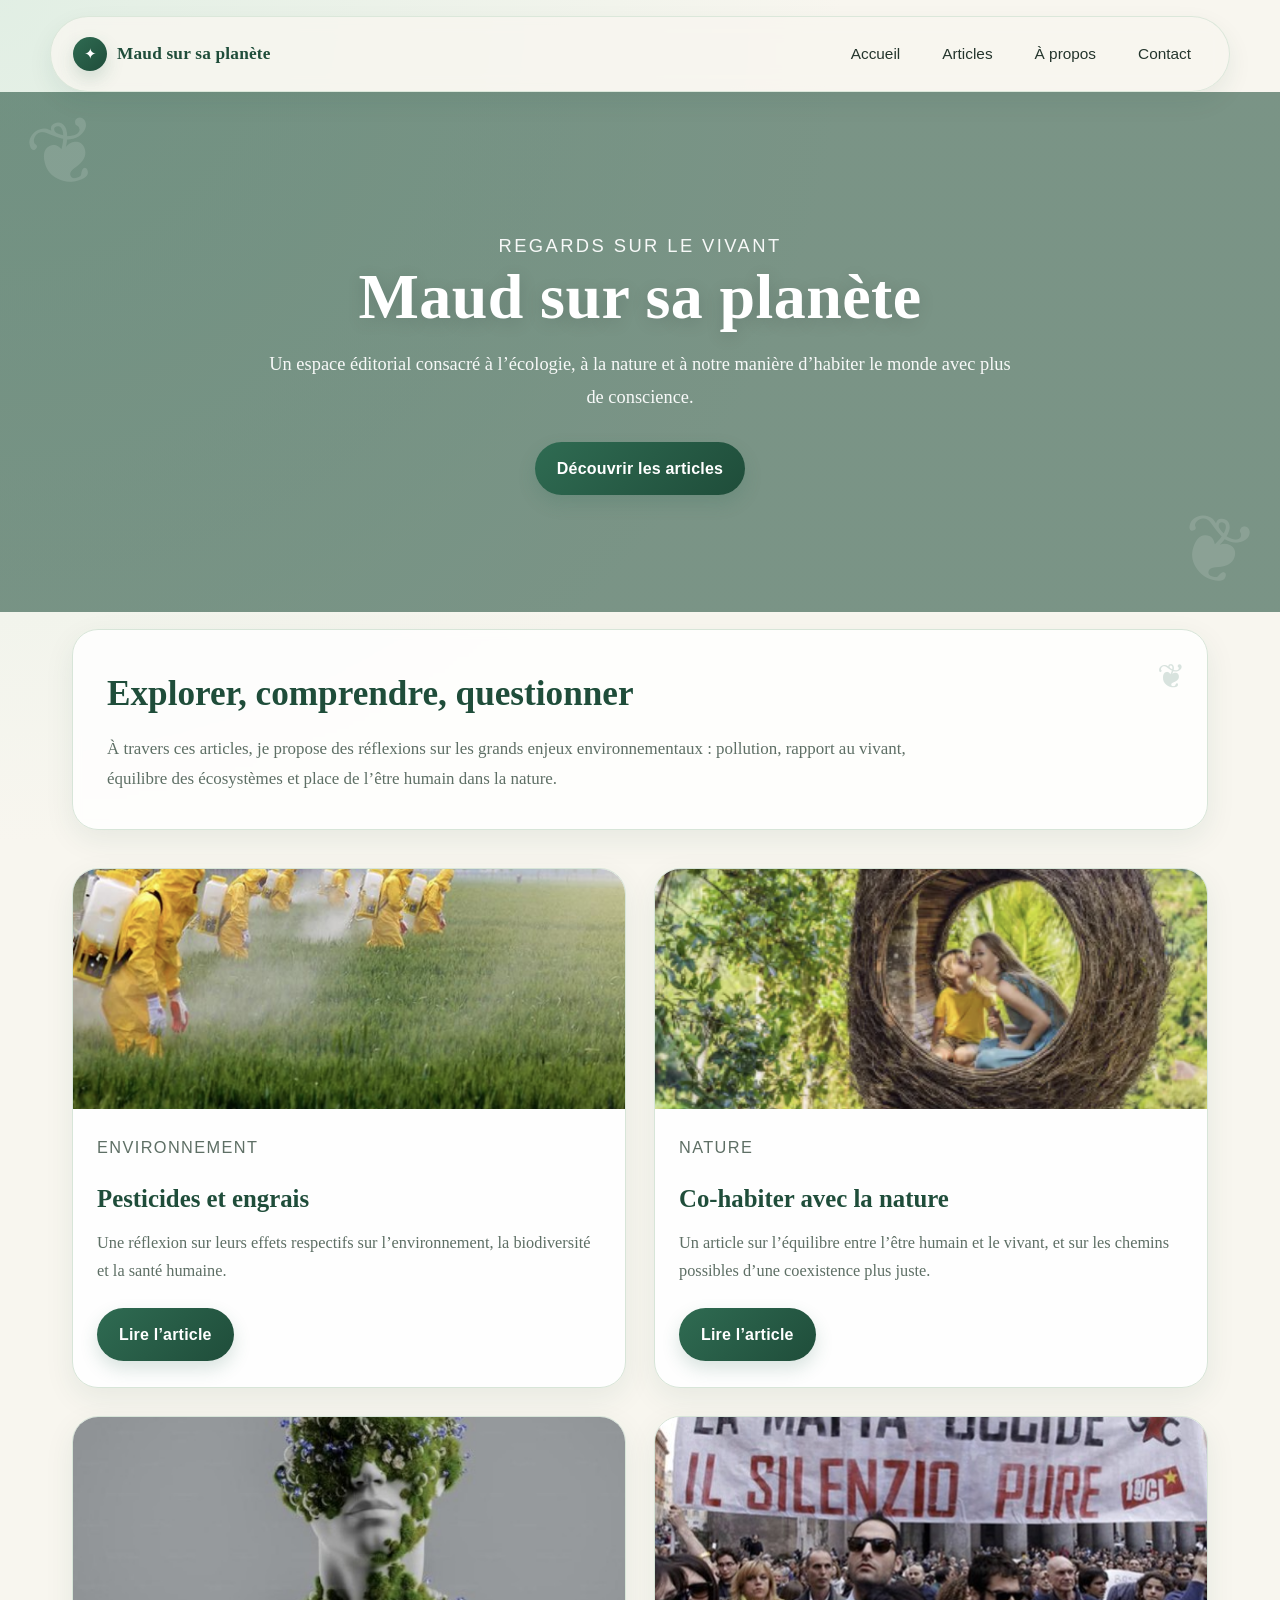
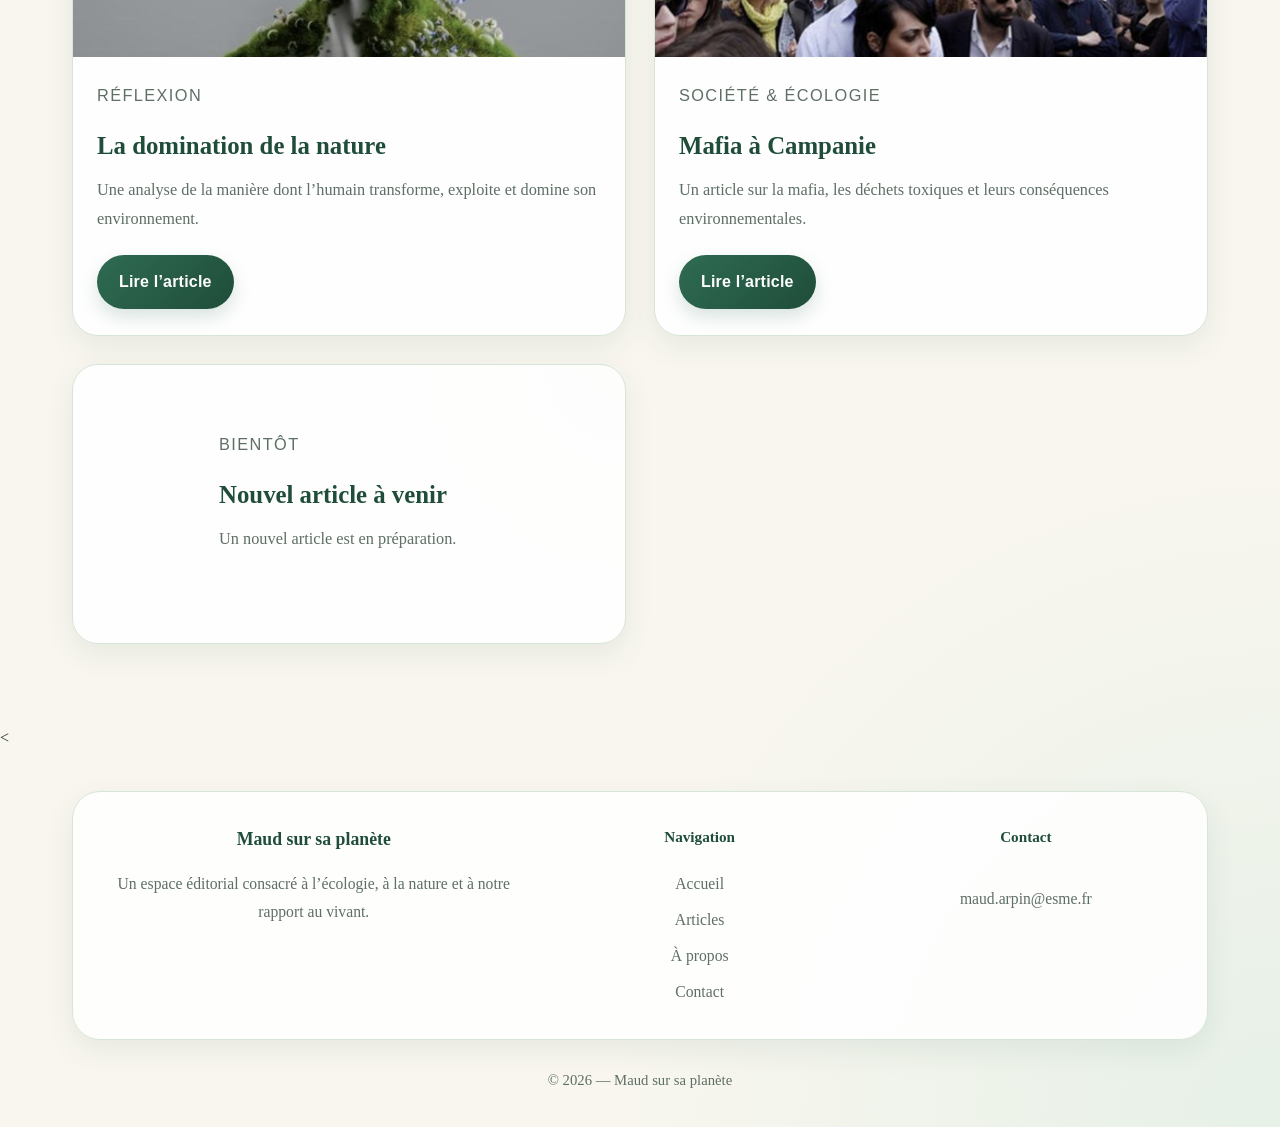
==== commit 9ae20a10: "ajout sitemap et robots SEO" ====
--- a/index.html
+++ b/index.html
@@ -17,26 +17,26 @@
   <meta property="og:url" content="https://maudsursaplanete.github.io/Notre-planete/" />
   <meta property="og:image" content="https://maudsursaplanete.github.io/Notre-planete/images/pesticide-engrais.png" />
 
-  <link rel="stylesheet" href="style.css" />
+  <link rel="stylesheet" href="style.css?v=2" />
 </head>
 
 <body>
 
   <header class="site-header">
-    <div class="header-container">
-      <a href="index.html" class="site-brand">
-        <span class="brand-mark">✦</span>
-        <span class="brand-text">Maud sur sa planète</span>
-      </a>
+  <div class="header-container">
+    <a href="index.html" class="site-brand">
+      <span class="brand-mark">✦</span>
+      <span class="brand-text">Maud sur sa planète</span>
+    </a>
 
-      <nav class="site-nav">
-        <a href="index.html">Accueil</a>
-        <a href="#articles">Articles</a>
-        <a href="apropos.html">À propos</a>
-        <a href="contact.html">Contact</a>
-      </nav>
-    </div>
-  </header>
+    <nav class="site-nav">
+      <a href="index.html">Accueil</a>
+      <a href="index.html#articles">Articles</a>
+      <a href="apropos.html">À propos</a>
+      <a href="contact.html">Contact</a>
+    </nav>
+  </div>
+</header>
 
   <header class="hero">
     <div class="overlay">
@@ -129,9 +129,33 @@
 
   </main>
 
-  <footer>
+  <<footer class="site-footer">
+  <div class="footer-container">
+    <div class="footer-brand">
+      <h3>Maud sur sa planète</h3>
+      <p>
+        Un espace éditorial consacré à l’écologie, à la nature et à notre rapport au vivant.
+      </p>
+    </div>
+
+    <div class="footer-links">
+      <h4>Navigation</h4>
+      <a href="index.html">Accueil</a>
+      <a href="index.html#articles">Articles</a>
+      <a href="apropos.html">À propos</a>
+      <a href="contact.html">Contact</a>
+    </div>
+
+    <div class="footer-links">
+      <h4>Contact</h4>
+      <p>maud.arpin@esme.fr</p>
+    </div>
+  </div>
+
+  <div class="footer-bottom">
     <p>© 2026 — Maud sur sa planète</p>
-  </footer>
+  </div>
+</footer>
 
 </body>
 </html>
--- a/style.css
+++ b/style.css
@@ -596,4 +596,132 @@
   .article-card-content {
     padding: 20px 20px 22px;
   }
+}
+
+.article-page h2 {
+  margin-top: 40px;
+  font-size: 1.6rem;
+  color: var(--vert-fonce);
+}
+
+.article-page p {
+  max-width: 720px;
+}
+
+.article-page {
+  backdrop-filter: blur(6px);
+}
+
+.article-image {
+  transition: transform 0.4s ease;
+}
+
+.article-image:hover {
+  transform: scale(1.02);
+}
+/* ===== PAGE HERO SECONDAIRE ===== */
+.page-hero {
+  position: relative;
+  padding: 120px 20px 70px;
+  text-align: center;
+  background:
+    linear-gradient(rgba(31, 77, 58, 0.62), rgba(31, 77, 58, 0.62)),
+    url("https://images.unsplash.com/photo-1506744038136-46273834b3fb") center/cover no-repeat;
+  color: var(--blanc);
+}
+
+.page-hero-small {
+  min-height: 320px;
+  display: flex;
+  align-items: center;
+  justify-content: center;
+}
+
+.page-hero .overlay {
+  max-width: 850px;
+  margin: 0 auto;
+}
+
+/* ===== PAGE A PROPOS ===== */
+.about-page {
+  max-width: 980px;
+}
+
+.about-section + .about-section {
+  margin-top: 34px;
+}
+
+.about-section h2 {
+  margin-bottom: 14px;
+}
+
+.about-note {
+  margin-top: 38px;
+  padding: 24px 26px;
+  border-radius: 22px;
+  background: rgba(223, 238, 227, 0.5);
+  border: 1px solid var(--bordure);
+}
+
+/* ===== FOOTER PREMIUM ===== */
+.site-footer {
+  max-width: 1180px;
+  margin: 40px auto 34px;
+  padding: 0 22px;
+}
+
+.footer-container {
+  display: grid;
+  grid-template-columns: 1.4fr 1fr 1fr;
+  gap: 28px;
+  padding: 32px;
+  background: rgba(255, 255, 255, 0.88);
+  border: 1px solid var(--bordure);
+  border-radius: 28px;
+  box-shadow: var(--ombre);
+}
+
+.footer-brand h3,
+.footer-links h4 {
+  margin-top: 0;
+  margin-bottom: 12px;
+  color: var(--vert-fonce);
+}
+
+.footer-brand p,
+.footer-links p,
+.footer-links a {
+  color: var(--texte-doux);
+  line-height: 1.8;
+  font-size: 0.98rem;
+  text-decoration: none;
+}
+
+.footer-links {
+  display: flex;
+  flex-direction: column;
+  gap: 8px;
+}
+
+.footer-links a:hover {
+  color: var(--vert-fonce);
+  text-decoration: underline;
+}
+
+.footer-bottom {
+  text-align: center;
+  color: var(--texte-doux);
+  font-size: 0.92rem;
+  padding-top: 14px;
+}
+
+@media (max-width: 900px) {
+  .footer-container {
+    grid-template-columns: 1fr;
+    padding: 26px;
+  }
+
+  .page-hero {
+    padding: 100px 18px 58px;
+  }
 }
